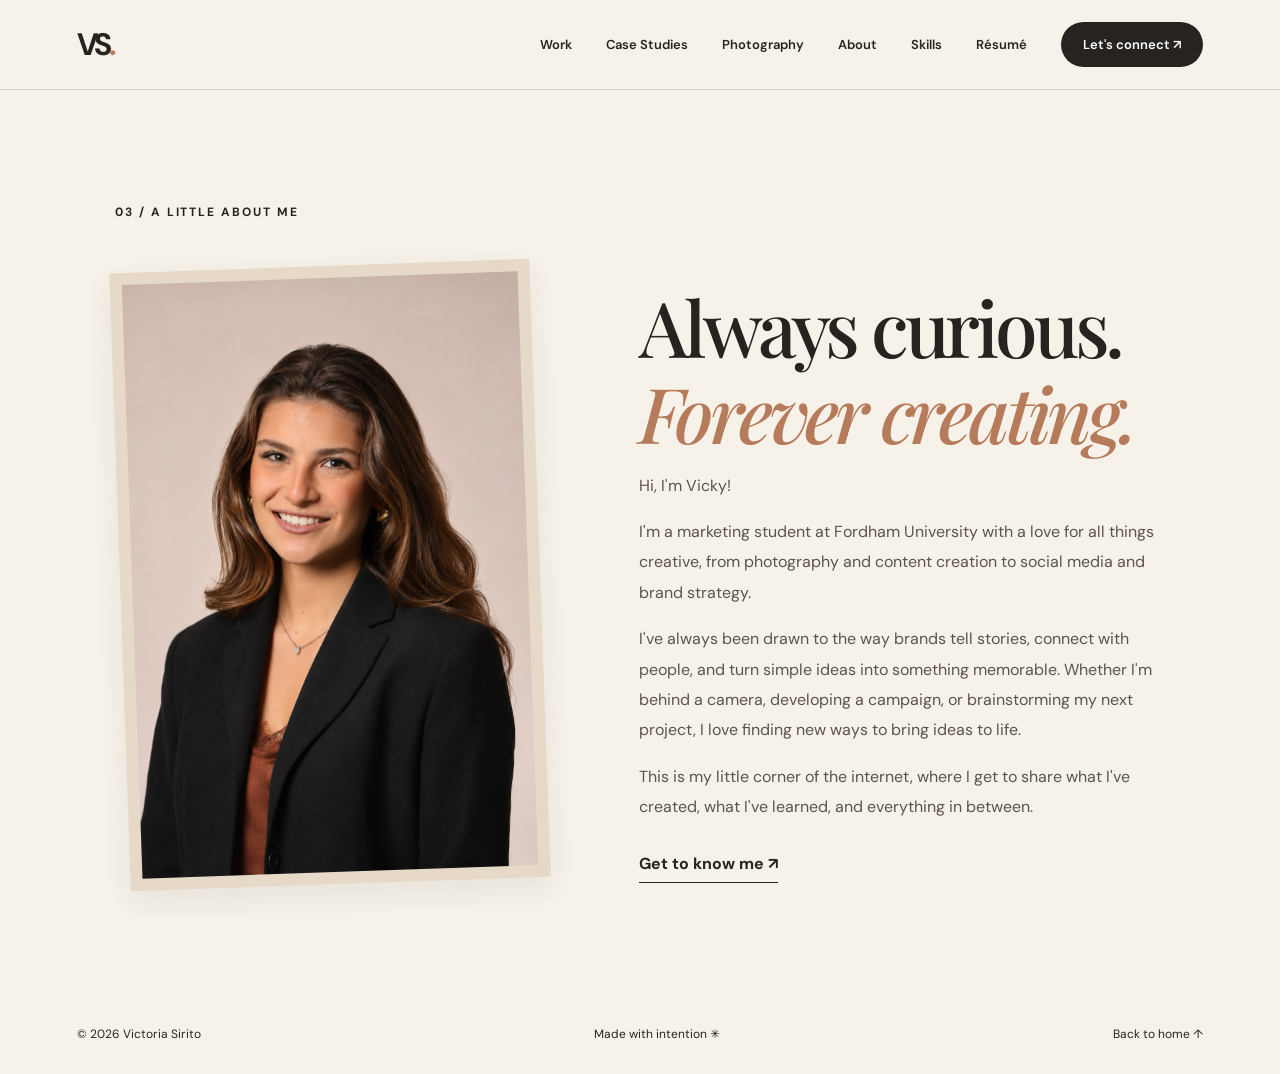
==== about.html @ a7ee084c "Add files via upload" ====
<!doctype html>
<html lang="en">
<head>
  <meta charset="UTF-8" />
  <meta name="viewport" content="width=device-width, initial-scale=1" />
  <meta name="description" content="Victoria Sirito — marketing, content creation, and visual storytelling portfolio." />
  <title>About | Victoria Sirito</title>
  <link rel="preconnect" href="https://fonts.googleapis.com" />
  <link rel="preconnect" href="https://fonts.gstatic.com" crossorigin />
  <link href="https://fonts.googleapis.com/css2?family=DM+Sans:wght@400;500;600;700&family=Playfair+Display:ital,wght@0,500;0,600;1,500&display=swap" rel="stylesheet" />
  <link rel="stylesheet" href="styles.css" />
  <script src="script.js" defer></script>
</head>
<body>
  <a class="skip-link" href="#main">Skip to content</a>

  <header class="site-header">
    <a class="wordmark" href="index.html" aria-label="Victoria Sirito home">
      VS<span class="dot">.</span>
    </a>

    <button class="menu-toggle" aria-expanded="false"
      aria-controls="site-nav" aria-label="Open navigation">
      Menu <span aria-hidden="true">☰</span>
    </button>

    <nav id="site-nav" class="site-nav" aria-label="Main navigation">
      <a href="index.html#work">Work</a>
      <a href="case-studies.html">Case Studies</a>
      <a href="photography.html">Photography</a>
      <a href="about.html">About</a>
      <a href="skills.html">Skills</a>
      <a href="Resume%20-%20Victoria%20Sirito.docx%20%281%29.pdf" target="_blank" rel="noopener noreferrer">Résumé</a>
      <a class="nav-pill" href="contact.html">Let's connect ↗</a>
    </nav>
  </header>

  <main id="main">
<section class="about-section section-pad" id="about">
      <span class="eyebrow">03 / A LITTLE ABOUT ME</span>

      <div class="about-layout">
      
<div class="about-photo">
  <img src="headshot.png" alt="Victoria Sirito professional headshot">
</div>

        <div class="about-copy">
          <h2>Always curious.<br/><em>Forever creating.</em></h2>
          <p>Hi, I'm Vicky!</p>
          <p>
            I'm a marketing student at Fordham University
            with a love for all things creative, from
            photography and content creation to social
            media and brand strategy.
          </p>
          <p>
            I've always been drawn to the way brands tell
            stories, connect with people, and turn simple
            ideas into something memorable. Whether I'm
            behind a camera, developing a campaign, or
            brainstorming my next project, I love finding
            new ways to bring ideas to life.
          </p>
          <p>
            This is my little corner of the internet,
            where I get to share what I've created,
            what I've learned, and everything in between.
          </p>
          <a class="text-link" href="contact.html">Get to know me ↗</a>
        </div>
      </div>
    </section>
</main>
<footer class="site-footer">
    <span>© <span id="year">2026</span> Victoria Sirito</span>
    <span>Made with intention ✳</span>
    <a href="index.html">Back to home ↑</a>
  </footer>
</body>
</html>
---- styles.css ----
:root{--cream:#F7F2E9;--ink:#262321;--clay:#B67B5A;--sand:#E6D9C8;--line:#d6cbbf}*{box-sizing:border-box}html{scroll-behavior:smooth}body{margin:0;background:var(--cream);color:var(--ink);font-family:'DM Sans',sans-serif}a{color:inherit;text-decoration:none}button{font:inherit}::selection{background:var(--clay);color:white}.skip-link{position:absolute;top:-60px;left:10px;background:white;padding:10px;z-index:20}.skip-link:focus{top:10px}.site-header{height:90px;display:flex;justify-content:space-between;align-items:center;padding:0 clamp(24px,6vw,110px);border-bottom:1px solid var(--line);position:relative;z-index:5}.wordmark{font-size:31px;font-weight:700;letter-spacing:-.09em}.dot{color:var(--clay)}.site-nav{display:flex;align-items:center;gap:34px;font-size:13px;font-weight:600}.site-nav a:not(.nav-pill):hover,.text-link:hover{color:var(--clay)}.nav-pill,.contact-button{background:var(--ink);color:white;padding:14px 22px;border-radius:99px;transition:background .2s,transform .2s}.nav-pill:hover,.contact-button:hover{background:var(--clay);transform:translateY(-2px)}.menu-toggle{display:none}.hero{min-height:690px;padding:92px clamp(24px,9vw,150px) 95px;position:relative;overflow:hidden}.hero-kicker,.eyebrow{font-size:12px;font-weight:700;letter-spacing:.16em}.asterisk{color:var(--clay);font-size:23px;vertical-align:middle;margin-right:10px}.hero h1,.section-heading h2,.about-copy h2,.contact-section h2{font-family:'Playfair Display',Georgia,serif;font-weight:500;letter-spacing:-.055em}.hero h1{font-size:clamp(75px,12vw,180px);line-height:.99;margin:48px 0 48px;position:relative;z-index:1}.hero h1 em,h2 em{font-weight:500;color:var(--clay)}.hero-bottom{display:flex;justify-content:space-between;align-items:end;max-width:740px;gap:20px}.hero-bottom p{font-size:18px;line-height:1.7;max-width:480px}.circle-link{border:1px solid var(--ink);width:68px;height:68px;border-radius:50%;display:grid;place-items:center;font-size:32px;flex-shrink:0;transition:background .2s,color .2s}.circle-link:hover{background:var(--ink);color:white}.hero-decoration{position:absolute;right:5%;top:38%;font-size:15px;line-height:1.1;transform:rotate(14deg);color:var(--clay);border:1px solid var(--clay);padding:23px;border-radius:50%;text-align:center}.hero-decoration span{display:block;font-size:25px}.section-pad{padding:110px clamp(24px,9vw,150px)}.work-section{background:#eee5d9}.section-heading{display:flex;justify-content:space-between;align-items:end;gap:40px;margin-bottom:50px}.section-heading h2,.about-copy h2{font-size:clamp(44px,6vw,83px);line-height:1.12;margin:16px 0}.section-heading>p{max-width:290px;font-size:15px;line-height:1.7}.project-grid{display:grid;grid-template-columns:1fr 1fr;gap:56px 26px;align-items:start}.project-card{min-width:0;display:block}.project-small{padding-top:75px}.project-art{height:clamp(270px,36vw,520px);position:relative;overflow:hidden;display:flex;align-items:center;justify-content:center;transition:transform .35s}.project-small .project-art{height:clamp(270px,30vw,430px)}.project-card:hover .project-art{transform:translateY(-6px)}.art-one{background:#c77e60;color:#fff6e9}.art-two{background:#e7d5c4;color:#43352e}.art-three{background:#aaada0;color:#f8f3e8}.art-four{background:#413d36;color:#f1d6b5}.art-display{font-family:'Playfair Display',serif;font-size:clamp(52px,7.5vw,112px);line-height:.9;letter-spacing:-.06em;text-align:center}.art-two .art-display{font-size:clamp(50px,6vw,92px)}.art-sticker{position:absolute;top:13%;left:9%;border:1px solid currentColor;border-radius:50%;padding:20px 13px;font-size:11px;transform:rotate(-20deg)}.art-mini{position:absolute;top:12%;left:10%;font-size:11px;letter-spacing:.2em}.art-corner{position:absolute;bottom:22px;right:25px;font-size:13px}.phone-shape{border:7px solid #f8f3e8;border-radius:35px;width:205px;height:320px;display:flex;flex-direction:column;justify-content:space-between;padding:30px 22px;transform:rotate(-9deg);font-family:'Playfair Display',serif;font-size:31px;line-height:1.1}.phone-circle{font-size:70px;text-align:center}.photo-frame{width:72%;height:74%;border:14px solid #eee3d3;background:linear-gradient(140deg,#9d745e 0%,#d1ad8c 45%,#786d60 46%,#b29b86 100%);display:grid;place-items:center;transform:rotate(5deg);box-shadow:12px 18px 0 #2d2b28}.photo-frame span{font-size:clamp(36px,6vw,85px);line-height:.9;font-family:'Playfair Display',serif;text-align:center;color:white}.project-meta{display:flex;justify-content:space-between;gap:15px;align-items:baseline;padding-top:18px}.project-meta h3{margin:0;font-size:19px}.project-meta span{font-size:12px;color:#665d56;text-align:right}.placeholder-note,.contact-note{font-size:12px;color:#746c65;margin-top:30px}.about-layout{display:grid;grid-template-columns:.9fr 1.1fr;gap:9%;align-items:center;margin-top:45px}.about-graphic{min-height:480px;background:var(--sand);position:relative;display:flex;align-items:center;justify-content:center;transform:rotate(-2deg)}.about-graphic>span:first-child{font:italic 64px/1.05 'Playfair Display',serif;text-align:center;transform:rotate(2deg)}.graphic-star{position:absolute;top:10%;right:10%;font-size:90px;color:var(--clay)}.about-copy p{max-width:540px;line-height:1.9;color:#5b544e}.text-link{display:inline-block;margin-top:15px;border-bottom:1px solid currentColor;padding-bottom:8px;font-weight:700}.contact-section{text-align:center;background:var(--clay);color:#fff9f2}.contact-section h2{font-size:clamp(65px,10vw,140px);line-height:1.05;margin:28px 0}.contact-section h2 em{color:#f0d9c5}.contact-section>p{font-size:18px}.contact-button{display:inline-block;margin-top:25px;background:var(--cream);color:var(--ink)}.contact-section .contact-note{color:#fff2e6;font-size:12px}.site-footer{padding:32px clamp(24px,6vw,110px);display:flex;justify-content:space-between;gap:20px;font-size:12px}.site-footer a:hover{color:var(--clay)}@media(max-width:800px){.site-header{height:75px}.menu-toggle{display:block;border:0;background:none;cursor:pointer}.site-nav{display:none;position:absolute;top:75px;left:0;right:0;background:var(--cream);padding:25px;flex-direction:column;align-items:stretch;border-bottom:1px solid var(--line)}.site-nav.open{display:flex}.hero{min-height:auto;padding-top:80px;padding-bottom:100px}.hero h1{font-size:clamp(67px,13vw,110px)}.hero-decoration{display:none}.section-pad{padding-top:75px;padding-bottom:75px}.section-heading{display:block}.project-grid{gap:35px 18px}.project-small{padding-top:35px}.project-meta{display:block}.project-meta span{display:block;text-align:left;margin-top:6px}.about-layout{grid-template-columns:1fr}.about-graphic{min-height:330px}.site-footer{flex-wrap:wrap}}@media(max-width:540px){.hero h1{font-size:clamp(60px,15vw,82px)}.hero-bottom p{font-size:15px}.circle-link{width:54px;height:54px}.project-grid{grid-template-columns:1fr}.project-small{padding-top:0}.project-art,.project-small .project-art{height:370px}.art-display{font-size:75px}.about-graphic>span:first-child{font-size:52px}.site-footer{flex-direction:column}.contact-section h2{font-size:65px}}@media(prefers-reduced-motion:reduce){html{scroll-behavior:auto}*,*:before,*:after{transition:none!important;animation:none!important}}

/* ===================================
   NEW PORTFOLIO SECTIONS
   =================================== */

/* Section headings */
.case-studies-section h2,
.skills-section h2,
.resume-section h2 {
  font-family: 'Playfair Display', Georgia, serif;
  font-size: clamp(44px, 6vw, 83px);
  font-weight: 500;
  letter-spacing: -0.055em;
  line-height: 1.12;
  margin: 18px 0 24px;
}

.section-intro {
  max-width: 650px;
  line-height: 1.8;
  color: #5b544e;
  margin-bottom: 45px;
}

.case-studies-section,
.skills-section,
.resume-section {
  scroll-margin-top: 90px;
}

/* CASE STUDIES */
.case-studies-section {
  background: var(--cream);
}

.case-grid {
  display: grid;
  grid-template-columns: repeat(3, minmax(0, 1fr));
  gap: 24px;
  margin-top: 40px;
}

.case-card {
  background: #eee5d9;
  border: 1px solid var(--line);
  border-radius: 6px;
  padding: 32px;
  display: flex;
  flex-direction: column;
}

.case-number {
  color: #806957;
  font-size: 11px;
  font-weight: 700;
  letter-spacing: 0.12em;
}

.case-card h3 {
  font-family: 'Playfair Display', Georgia, serif;
  font-size: 27px;
  font-weight: 500;
  line-height: 1.25;
  margin: 24px 0 15px;
}

.case-card p {
  color: #5b544e;
  font-size: 14px;
  line-height: 1.8;
}

.case-stat {
  display: flex;
  flex-direction: column;
  gap: 7px;
  border-top: 1px solid var(--line);
  padding-top: 20px;
  margin: 24px 0 12px;
}

.case-stat strong {
  font-family: 'Playfair Display', Georgia, serif;
  font-size: 43px;
  font-weight: 500;
  color: var(--clay);
}

.case-stat span {
  font-size: 12px;
  color: #665d56;
}

/* SKILLS & TOOLS */
.skills-section {
  background: #eee5d9;
}

.skills-grid {
  display: grid;
  grid-template-columns: repeat(2, minmax(0, 1fr));
  gap: 30px 55px;
  margin-top: 45px;
}

.skill-group {
  padding: 20px 0;
  border-top: 1px solid var(--ink);
}

.skill-group h3 {
  font-family: 'Playfair Display', Georgia, serif;
  font-size: 26px;
  font-weight: 500;
  margin: 0 0 18px;
}

.skill-group p {
  font-size: 15px;
  color: #5b544e;
  line-height: 2;
}

/* RESUME */
.resume-section {
  background: var(--cream);
  text-align: center;
}

.resume-section > p {
  max-width: 550px;
  margin: 0 auto 35px;
  line-height: 1.8;
  color: #5b544e;
}

.resume-buttons {
  display: flex;
  justify-content: center;
  gap: 16px;
  flex-wrap: wrap;
}

.resume-btn {
  display: inline-block;
  padding: 15px 28px;
  border: 1px solid var(--ink);
  border-radius: 99px;
  font-size: 14px;
  font-weight: 600;
  text-decoration: none;
  transition: background .2s, transform .2s;
}

.resume-btn.primary {
  background: var(--ink);
  color: white;
}

.resume-btn.secondary {
  background: transparent;
  color: var(--ink);
}

.resume-btn:hover {
  transform: translateY(-3px);
}

.resume-btn.primary:hover {
  background: var(--clay);
  border-color: var(--clay);
}

.resume-btn.secondary:hover {
  background: var(--sand);
}

/* CONTACT LINKS */
.contact-details {
  display: flex;
  justify-content: center;
  flex-wrap: wrap;
  gap: 18px 32px;
  margin-top: 40px;
}

.contact-details a {
  font-size: 14px;
  font-weight: 600;
  color: #fff9f2;
  text-decoration: underline;
  text-underline-offset: 6px;
  overflow-wrap: anywhere;
}

.contact-details a:hover {
  color: var(--ink);
}

/* RESPONSIVE LAYOUT */
@media (max-width: 1050px) {
  .site-nav {
    gap: 16px;
    font-size: 12px;
  }
}

@media (max-width: 900px) {
  .case-grid {
    grid-template-columns: 1fr;
  }
}

@media (max-width: 800px) {
  .skills-grid {
    grid-template-columns: 1fr;
    gap: 16px;
  }

  .contact-details {
    flex-direction: column;
    align-items: center;
  }
}



/* NEW PORTFOLIO SECTION STYLING */

.case-studies-section h2,
.skills-section h2,
.resume-section h2 {
  font-family: 'Playfair Display', Georgia, serif;
  font-size: clamp(44px, 6vw, 83px);
  font-weight: 500;
  letter-spacing: -.055em;
  margin: 18px 0 24px;
}

.section-intro {
  max-width: 650px;
  line-height: 1.8;
  margin-bottom: 40px;
}

.case-studies-section {
  background: var(--cream);
}

.case-grid {
  display: grid;
  grid-template-columns: repeat(3, minmax(0, 1fr));
  gap: 24px;
}

.case-card {
  background: #eee5d9;
  border: 1px solid var(--line);
  border-radius: 6px;
  padding: 30px;
  min-width: 0;
}

.case-number {
  font-size: 11px;
  font-weight: 700;
  letter-spacing: .12em;
  color: #806957;
}

.case-card h3 {
  font-family: 'Playfair Display', Georgia, serif;
  font-size: 26px;
  font-weight: 500;
}

.case-card p {
  font-size: 14px;
  line-height: 1.8;
  color: #5b544e;
}

.case-stat {
  display: flex;
  flex-direction: column;
  gap: 8px;
  border-top: 1px solid var(--line);
  padding-top: 20px;
  margin: 25px 0;
}

.case-stat strong {
  font-family: 'Playfair Display', Georgia, serif;
  font-size: 43px;
  color: var(--clay);
}

.case-stat span {
  font-size: 12px;
}

.skills-section {
  background: #eee5d9;
}

.skills-grid {
  display: grid;
  grid-template-columns: repeat(2, minmax(0, 1fr));
  gap: 30px 55px;
  margin-top: 40px;
}

.skill-group {
  border-top: 1px solid var(--ink);
  padding-top: 20px;
}

.skill-group h3 {
  font-family: 'Playfair Display', Georgia, serif;
  font-size: 26px;
  font-weight: 500;
}

.skill-group p {
  line-height: 1.9;
  color: #5b544e;
}

.resume-section {
  text-align: center;
  background: var(--cream);
}

.resume-section > p {
  max-width: 550px;
  margin: 0 auto 35px;
  line-height: 1.8;
}

.resume-buttons {
  display: flex;
  justify-content: center;
  flex-wrap: wrap;
  gap: 16px;
}

.resume-btn {
  display: inline-block;
  padding: 15px 28px;
  border: 1px solid var(--ink);
  border-radius: 99px;
  font-size: 14px;
  font-weight: 600;
  transition: transform .2s;
}

.resume-btn.primary {
  background: var(--ink);
  color: white;
}

.resume-btn.secondary {
  background: transparent;
  color: var(--ink);
}

.resume-btn:hover {
  transform: translateY(-3px);
}

.contact-details {
  display: flex;
  justify-content: center;
  flex-wrap: wrap;
  gap: 18px 32px;
  margin-top: 40px;
}

.contact-details a {
  font-size: 14px;
  font-weight: 600;
  color: #fff9f2;
  text-decoration: underline;
  text-underline-offset: 6px;
}

@media (max-width: 900px) {
  .case-grid {
    grid-template-columns: 1fr;
  }
}

@media (max-width: 800px) {
  .skills-grid {
    grid-template-columns: 1fr;
  }

  .contact-details {
    flex-direction: column;
    align-items: center;
  }
}


/* Clickable case study cards */
.case-card-link {
  display: block;
  color: inherit;
  text-decoration: none;
  min-width: 0;
}

.case-card-link .case-card {
  height: 100%;
  transition: transform .25s ease,
              box-shadow .25s ease;
}

.case-card-link:hover .case-card {
  transform: translateY(-5px);
  box-shadow: 0 12px 30px rgba(38,35,33,.12);
}

/* About Me professional headshot */

.about-photo {
  width: 100%;
  max-width: 420px;
  margin: 0 auto;
  padding: 12px;
  background: #E6D9C8;
  transform: rotate(-2deg);
  box-shadow: 0 10px 30px rgba(38, 35, 33, 0.08);
  box-sizing: border-box;
}

.about-photo img {
  display: block;
  width: 100%;
  height: auto;
  object-fit: cover;
}

@media (max-width: 768px) {
  .about-photo {
    max-width: 320px;
    margin: 20px auto 40px;
    transform: rotate(-1deg);
  }
}
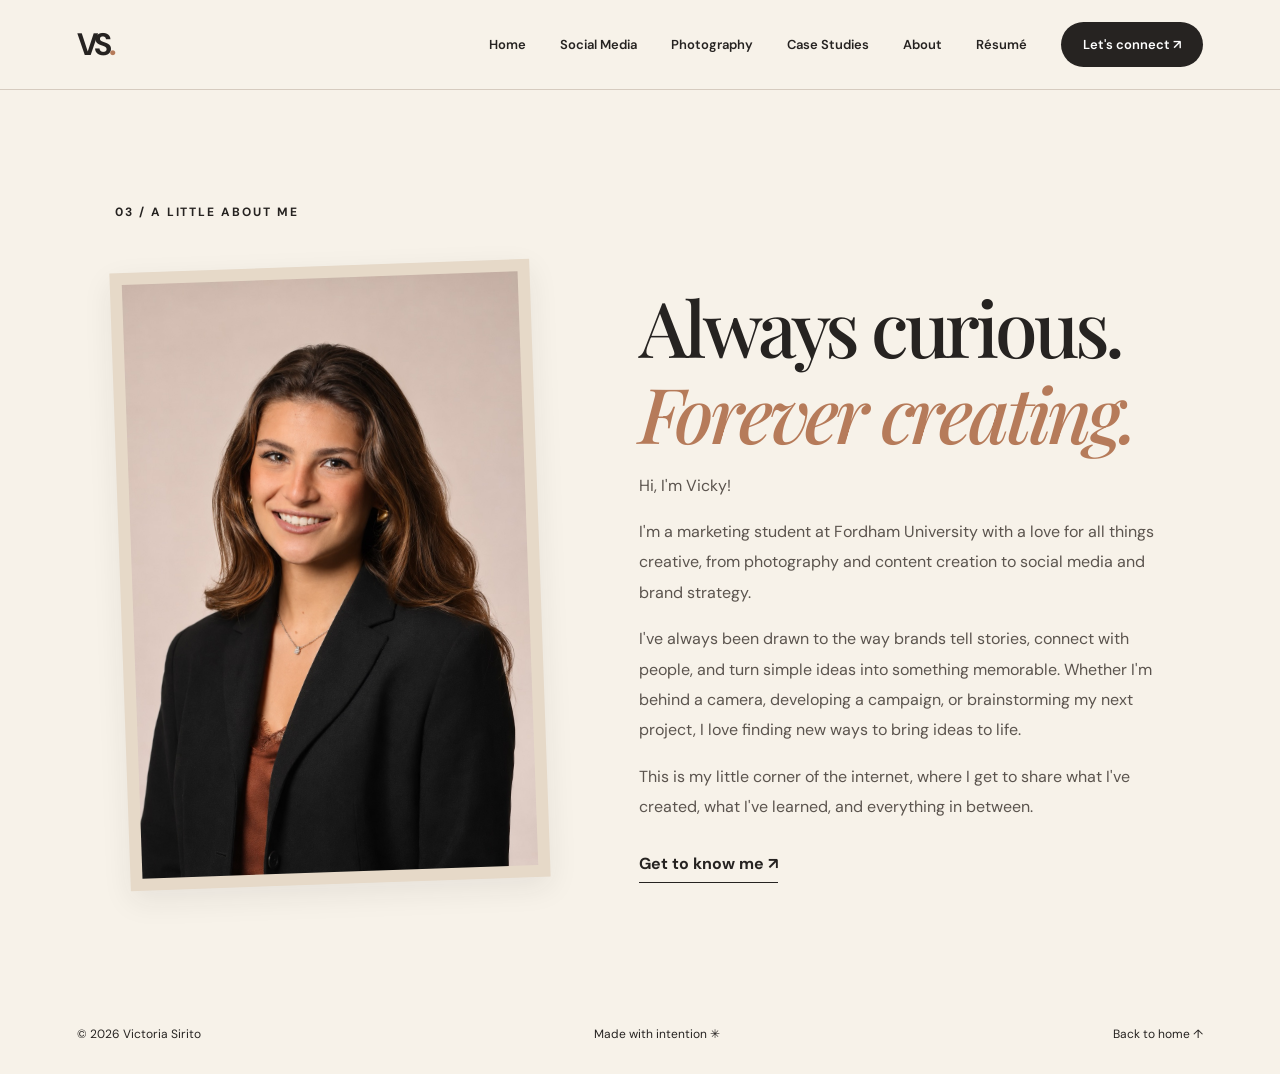
==== commit 56f3dea9: "Add files via upload" ====
--- a/about.html
+++ b/about.html
@@ -26,13 +26,13 @@
     </button>
 
     <nav id="site-nav" class="site-nav" aria-label="Main navigation">
-      <a href="index.html#work">Work</a>
+      <a href="index.html">Home</a>
+      <a href="social-media.html">Social Media</a>
+      <a href="photography.html">Photography</a>
       <a href="case-studies.html">Case Studies</a>
-      <a href="photography.html">Photography</a>
       <a href="about.html">About</a>
-      <a href="skills.html">Skills</a>
-      <a href="Resume%20-%20Victoria%20Sirito.docx%20%281%29.pdf" target="_blank" rel="noopener noreferrer">Résumé</a>
-      <a class="nav-pill" href="contact.html">Let's connect ↗</a>
+      <a href="resume.html">Résumé</a>
+      <a class="nav-pill" href="contact.html" aria-label="Contact — Let's connect">Let's connect ↗</a>
     </nav>
   </header>
 
